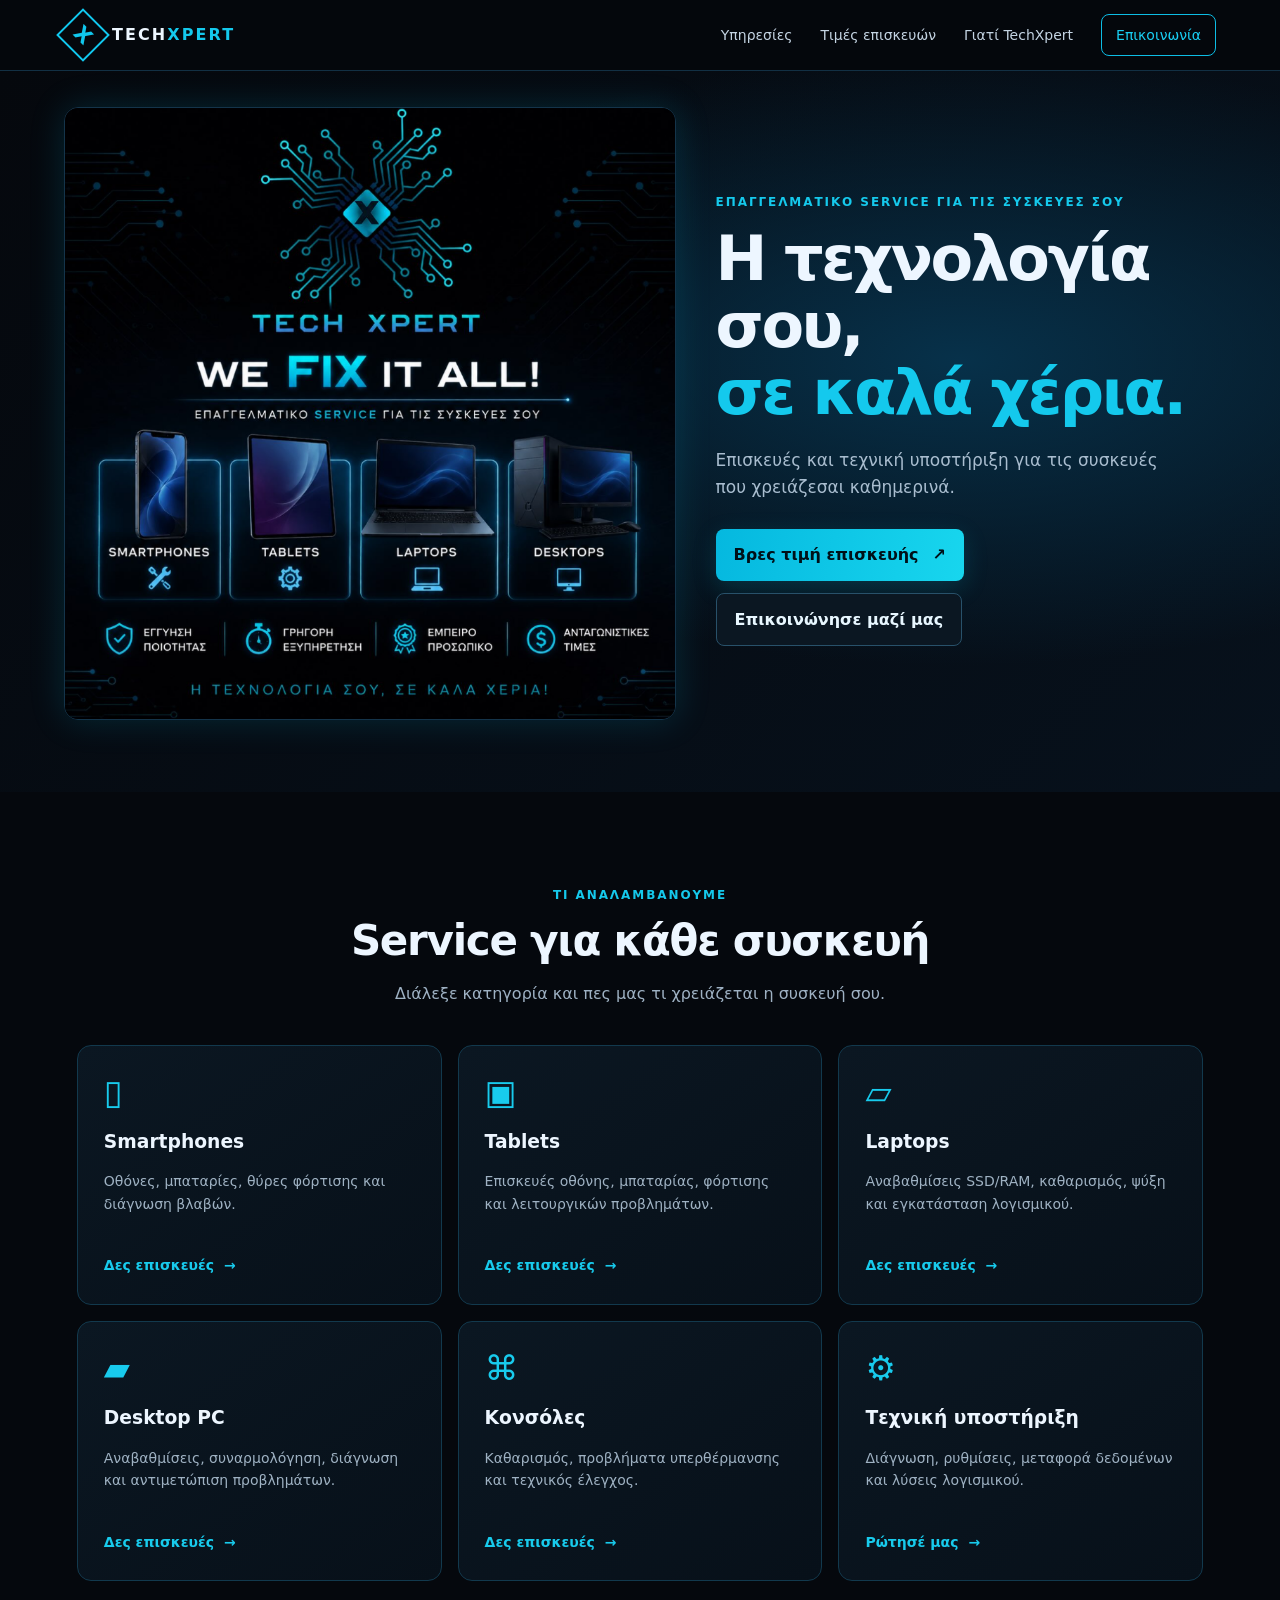
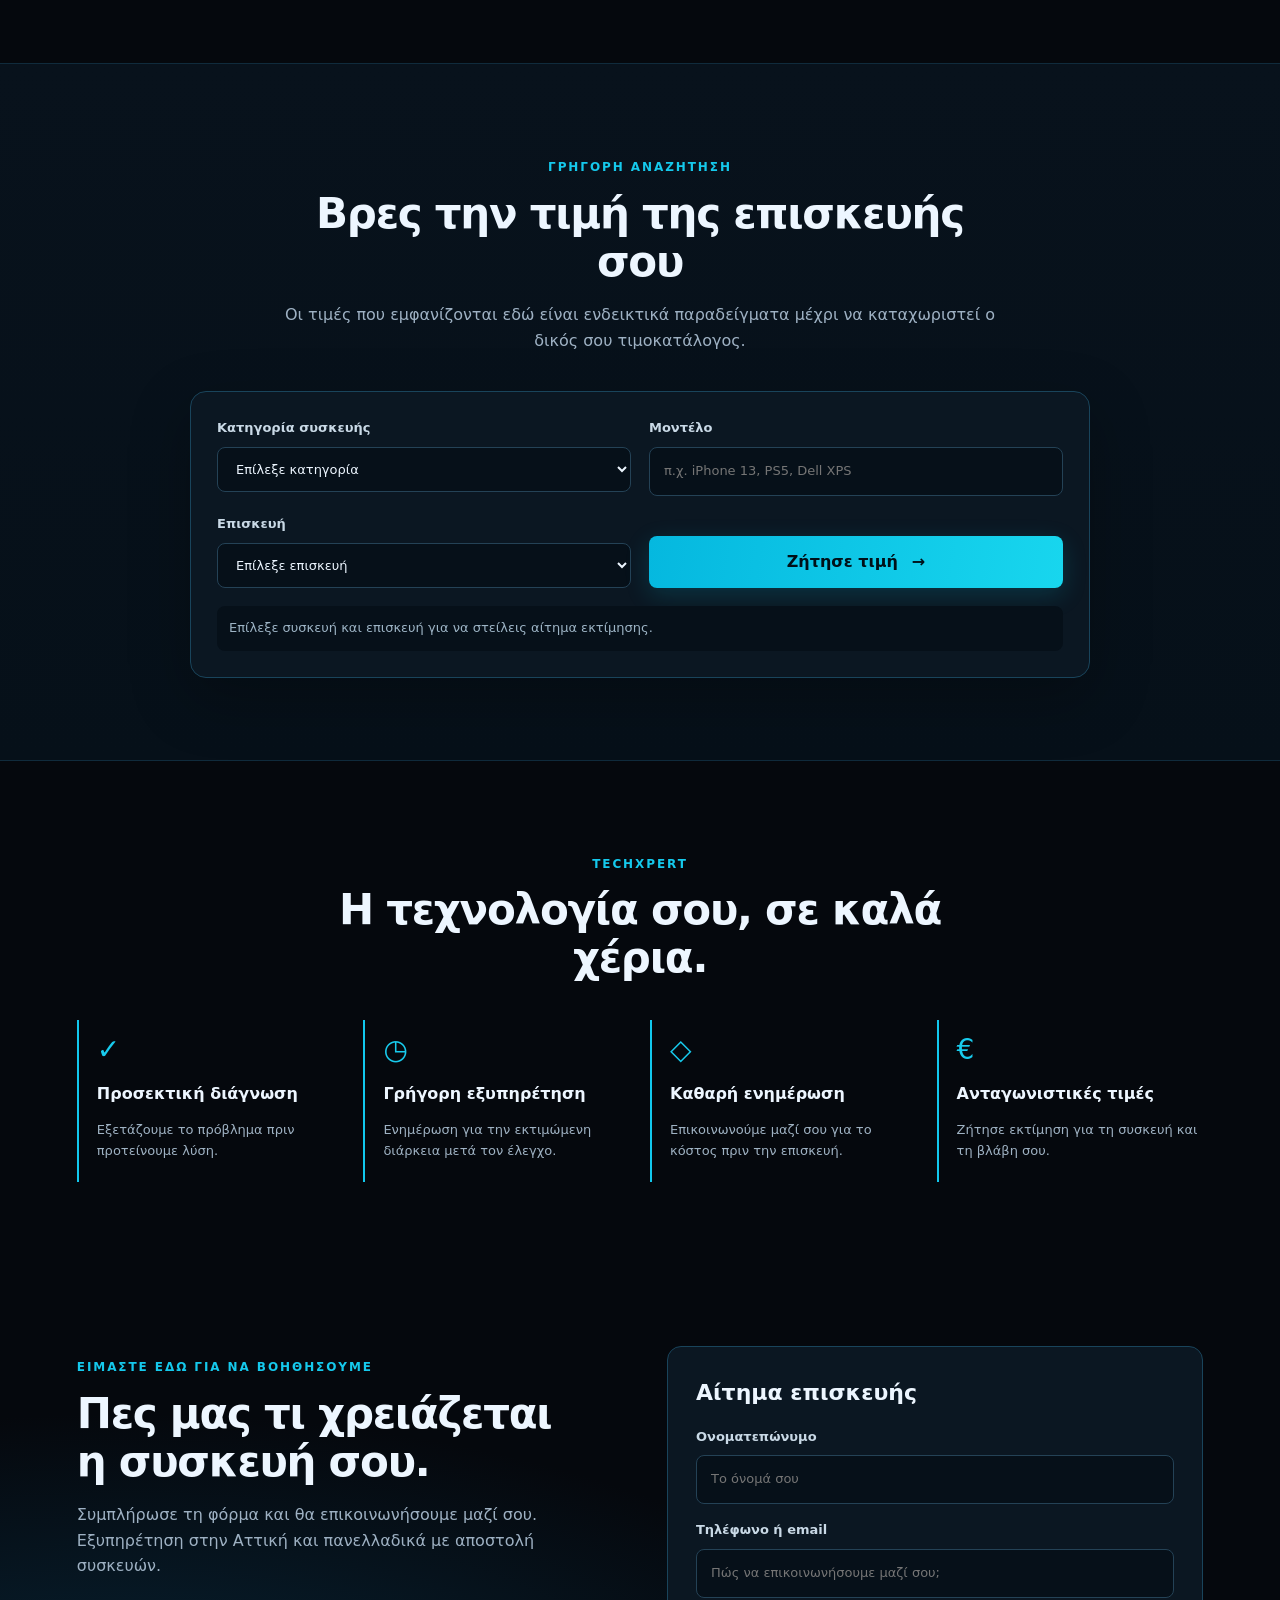
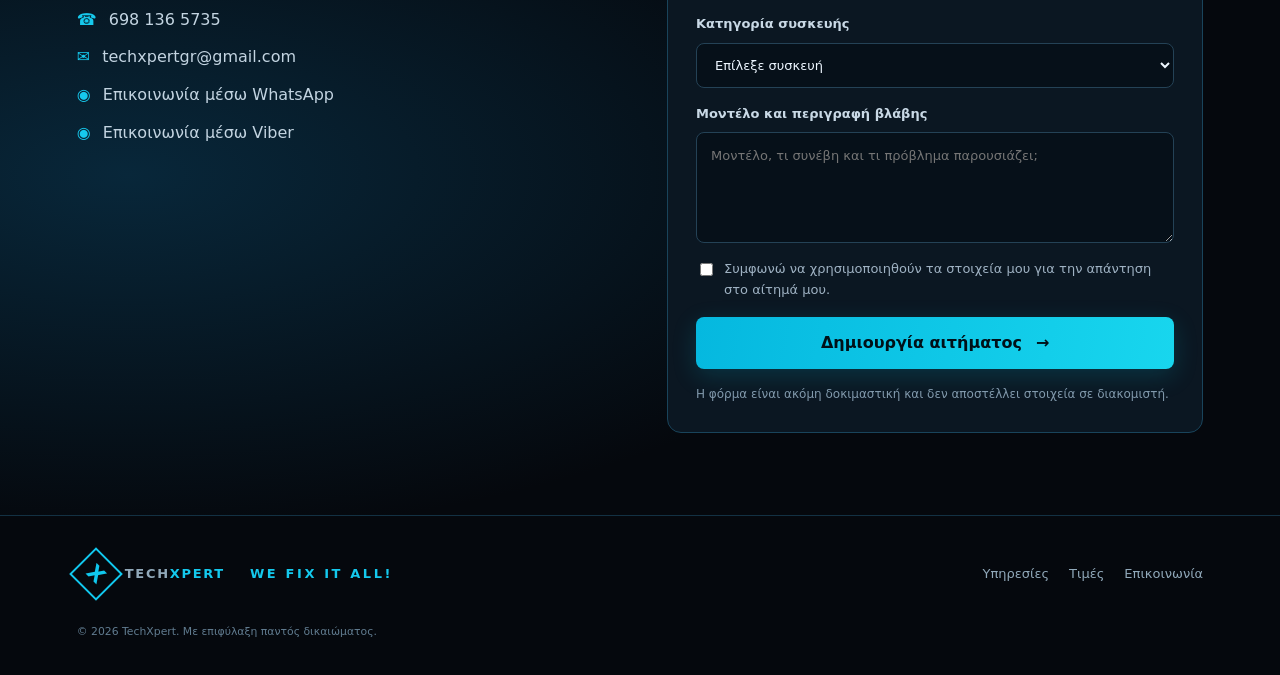
==== index.html @ 932473d3 "Add files via upload" ====
<!doctype html>
<html lang="el">
<head>
<meta charset="utf-8">
<meta name="viewport" content="width=device-width, initial-scale=1">
<meta name="theme-color" content="#05080d">
<meta name="description" content="TechXpert — Επαγγελματικό service κινητών, tablet, laptop, desktop και κονσολών. Ζήτησε εκτίμηση επισκευής.">
<title>TechXpert | We Fix It All!</title>
<link rel="stylesheet" href="styles.css">
</head>
<body>
<header class="site-header">
  <a class="brand" href="#home" aria-label="TechXpert αρχική"><span class="brand-mark">X</span><span>TECH<span class="cyan">XPERT</span></span></a>
  <button class="menu-toggle" id="menuToggle" aria-label="Άνοιγμα μενού">☰</button>
  <nav id="mainNav">
    <a href="#services">Υπηρεσίες</a><a href="#prices">Τιμές επισκευών</a><a href="#about">Γιατί TechXpert</a><a href="#contact" class="nav-cta">Επικοινωνία</a>
  </nav>
</header>
<main id="home">
  <section class="hero">
    <div class="hero-image"><img src="assets/techxpert-banner.png" alt="TechXpert — We Fix It All! Επαγγελματικό service για τις συσκευές σου"></div>
    <div class="hero-copy">
      <p class="eyebrow">ΕΠΑΓΓΕΛΜΑΤΙΚΟ SERVICE ΓΙΑ ΤΙΣ ΣΥΣΚΕΥΕΣ ΣΟΥ</p>
      <h1>Η τεχνολογία σου,<br><span class="cyan">σε καλά χέρια.</span></h1>
      <p>Επισκευές και τεχνική υποστήριξη για τις συσκευές που χρειάζεσαι καθημερινά.</p>
      <div class="actions"><a class="button primary" href="#prices">Βρες τιμή επισκευής <span>↗</span></a><a class="button secondary" href="#contact">Επικοινώνησε μαζί μας</a></div>
    </div>
  </section>
  <section class="section" id="services">
    <div class="section-heading"><p class="eyebrow">ΤΙ ΑΝΑΛΑΜΒΑΝΟΥΜΕ</p><h2>Service για κάθε συσκευή</h2><p>Διάλεξε κατηγορία και πες μας τι χρειάζεται η συσκευή σου.</p></div>
    <div class="service-grid">
      <article class="service-card"><div class="service-icon">▯</div><h3>Smartphones</h3><p>Οθόνες, μπαταρίες, θύρες φόρτισης και διάγνωση βλαβών.</p><a href="#prices">Δες επισκευές <span>→</span></a></article>
      <article class="service-card"><div class="service-icon">▣</div><h3>Tablets</h3><p>Επισκευές οθόνης, μπαταρίας, φόρτισης και λειτουργικών προβλημάτων.</p><a href="#prices">Δες επισκευές <span>→</span></a></article>
      <article class="service-card"><div class="service-icon">▱</div><h3>Laptops</h3><p>Αναβαθμίσεις SSD/RAM, καθαρισμός, ψύξη και εγκατάσταση λογισμικού.</p><a href="#prices">Δες επισκευές <span>→</span></a></article>
      <article class="service-card"><div class="service-icon">▰</div><h3>Desktop PC</h3><p>Αναβαθμίσεις, συναρμολόγηση, διάγνωση και αντιμετώπιση προβλημάτων.</p><a href="#prices">Δες επισκευές <span>→</span></a></article>
      <article class="service-card"><div class="service-icon">⌘</div><h3>Κονσόλες</h3><p>Καθαρισμός, προβλήματα υπερθέρμανσης και τεχνικός έλεγχος.</p><a href="#prices">Δες επισκευές <span>→</span></a></article>
      <article class="service-card"><div class="service-icon">⚙</div><h3>Τεχνική υποστήριξη</h3><p>Διάγνωση, ρυθμίσεις, μεταφορά δεδομένων και λύσεις λογισμικού.</p><a href="#contact">Ρώτησέ μας <span>→</span></a></article>
    </div>
  </section>
  <section class="section price-section" id="prices">
    <div class="section-heading"><p class="eyebrow">ΓΡΗΓΟΡΗ ΑΝΑΖΗΤΗΣΗ</p><h2>Βρες την τιμή της επισκευής σου</h2><p>Οι τιμές που εμφανίζονται εδώ είναι ενδεικτικά παραδείγματα μέχρι να καταχωριστεί ο δικός σου τιμοκατάλογος.</p></div>
    <div class="price-finder">
      <label>Κατηγορία συσκευής<select id="deviceType"><option value="">Επίλεξε κατηγορία</option><option>Smartphone</option><option>Tablet</option><option>Laptop</option><option>Desktop</option><option>Κονσόλα</option></select></label>
      <label>Μοντέλο<input id="model" type="text" placeholder="π.χ. iPhone 13, PS5, Dell XPS"></label>
      <label>Επισκευή<select id="repair"><option value="">Επίλεξε επισκευή</option><option>Αλλαγή οθόνης</option><option>Αλλαγή μπαταρίας</option><option>Θύρα φόρτισης</option><option>Καθαρισμός / συντήρηση</option><option>Διάγνωση βλάβης</option><option>Αναβάθμιση SSD / RAM</option><option>Άλλη επισκευή</option></select></label>
      <button class="button primary" id="priceSearch">Ζήτησε τιμή <span>→</span></button>
      <p class="price-result" id="priceResult" role="status">Επίλεξε συσκευή και επισκευή για να στείλεις αίτημα εκτίμησης.</p>
    </div>
  </section>
  <section class="section why" id="about">
    <div class="section-heading"><p class="eyebrow">TECHXPERT</p><h2>Η τεχνολογία σου, σε καλά χέρια.</h2></div>
    <div class="benefit-grid"><div><span>✓</span><h3>Προσεκτική διάγνωση</h3><p>Εξετάζουμε το πρόβλημα πριν προτείνουμε λύση.</p></div><div><span>◷</span><h3>Γρήγορη εξυπηρέτηση</h3><p>Ενημέρωση για την εκτιμώμενη διάρκεια μετά τον έλεγχο.</p></div><div><span>◇</span><h3>Καθαρή ενημέρωση</h3><p>Επικοινωνούμε μαζί σου για το κόστος πριν την επισκευή.</p></div><div><span>€</span><h3>Ανταγωνιστικές τιμές</h3><p>Ζήτησε εκτίμηση για τη συσκευή και τη βλάβη σου.</p></div></div>
  </section>
  <section class="section contact-section" id="contact">
    <div class="contact-copy"><p class="eyebrow">ΕΙΜΑΣΤΕ ΕΔΩ ΓΙΑ ΝΑ ΒΟΗΘΗΣΟΥΜΕ</p><h2>Πες μας τι χρειάζεται η συσκευή σου.</h2><p>Συμπλήρωσε τη φόρμα και θα επικοινωνήσουμε μαζί σου. Εξυπηρέτηση στην Αττική και πανελλαδικά με αποστολή συσκευών.</p>
      <div class="contact-links"><a href="tel:+306981365735">☎ <span>698 136 5735</span></a><a href="mailto:techxpertgr@gmail.com">✉ <span>techxpertgr@gmail.com</span></a><a href="https://wa.me/306981365735" target="_blank" rel="noopener noreferrer">◉ <span>Επικοινωνία μέσω WhatsApp</span></a><a href="viber://chat?number=%2B306981365735">◉ <span>Επικοινωνία μέσω Viber</span></a></div>
    </div>
    <form id="contactForm" class="contact-form">
      <h3>Αίτημα επισκευής</h3>
      <label>Ονοματεπώνυμο<input name="name" required autocomplete="name" placeholder="Το όνομά σου"></label>
      <label>Τηλέφωνο ή email<input name="reply" required placeholder="Πώς να επικοινωνήσουμε μαζί σου;"></label>
      <label>Κατηγορία συσκευής<select name="device" required><option value="">Επίλεξε συσκευή</option><option>Smartphone</option><option>Tablet</option><option>Laptop</option><option>Desktop</option><option>Κονσόλα</option><option>Άλλο</option></select></label>
      <label>Μοντέλο και περιγραφή βλάβης<textarea name="details" required rows="4" placeholder="Μοντέλο, τι συνέβη και τι πρόβλημα παρουσιάζει;"></textarea></label>
      <label class="consent"><input type="checkbox" required> Συμφωνώ να χρησιμοποιηθούν τα στοιχεία μου για την απάντηση στο αίτημά μου.</label>
      <button class="button primary" type="submit">Δημιουργία αιτήματος <span>→</span></button>
      <p class="form-note" id="formNote">Η φόρμα είναι ακόμη δοκιμαστική και δεν αποστέλλει στοιχεία σε διακομιστή.</p>
    </form>
  </section>
</main>
<footer><a class="brand" href="#home"><span class="brand-mark">X</span><span>TECH<span class="cyan">XPERT</span></span></a><p>WE FIX IT ALL!</p><div><a href="#services">Υπηρεσίες</a><a href="#prices">Τιμές</a><a href="#contact">Επικοινωνία</a></div><small>© <span id="year"></span> TechXpert. Με επιφύλαξη παντός δικαιώματος.</small></footer>
<script src="app.js"></script>
</body></html>
---- styles.css ----
*{box-sizing:border-box}html{scroll-behavior:smooth;scroll-padding-top:88px}body{margin:0;background:#05080d;color:#edf6ff;font-family:Inter,ui-sans-serif,system-ui,-apple-system,"Segoe UI",sans-serif;line-height:1.6}a{color:inherit;text-decoration:none}.cyan{color:#14c9ed}.site-header{position:sticky;top:0;z-index:20;display:flex;align-items:center;justify-content:space-between;padding:14px clamp(18px,5vw,72px);background:rgba(5,8,13,.94);backdrop-filter:blur(16px);border-bottom:1px solid #123044}.brand{display:flex;align-items:center;gap:10px;font-weight:900;letter-spacing:.13em}.brand-mark{display:grid;place-items:center;width:38px;height:38px;border:2px solid #11c8ef;transform:rotate(45deg);color:#10c7ed;font-size:21px;letter-spacing:0}.brand-mark{line-height:1}.brand-mark::first-letter{transform:rotate(-45deg)}nav{display:flex;align-items:center;gap:28px;font-size:14px;color:#c4d4e3}nav a:hover,footer a:hover{color:#16c9ed}.nav-cta{border:1px solid #0dbde5;border-radius:8px;padding:9px 14px;color:#19d0f4}.menu-toggle{display:none;background:none;border:1px solid #1b536b;color:#fff;padding:7px 10px;border-radius:7px;font-size:20px}.hero{min-height:560px;padding:36px clamp(18px,5vw,72px) 72px;display:grid;grid-template-columns:1.1fr .9fr;align-items:center;gap:40px;background:radial-gradient(ellipse at 75% 40%,#07314a 0,transparent 50%),linear-gradient(135deg,#05080d,#07111c)}.hero-image img{width:100%;display:block;border-radius:14px;box-shadow:0 0 35px #00bde72b;border:1px solid #14344a}.hero-copy{max-width:540px}.eyebrow{color:#15c9ec;font-weight:800;letter-spacing:.16em;font-size:12px}.hero h1{font-size:clamp(36px,5vw,62px);line-height:1.08;letter-spacing:-.04em;margin:14px 0 20px}.hero-copy>p:not(.eyebrow){color:#a9bdcf;font-size:17px;max-width:470px}.actions{display:flex;gap:12px;flex-wrap:wrap;margin-top:28px}.button{display:inline-flex;align-items:center;justify-content:center;gap:14px;border:0;border-radius:8px;padding:13px 18px;font-weight:800;cursor:pointer;font:inherit;font-weight:750;transition:transform .2s,box-shadow .2s}.button:hover{transform:translateY(-2px)}.primary{background:linear-gradient(100deg,#05b8df,#18d6ee);color:#001018;box-shadow:0 7px 25px #00c8e52b}.secondary{border:1px solid #28516a;color:#e8f7ff;background:#0b1722}.section{padding:82px clamp(18px,6vw,88px)}.section-heading{text-align:center;max-width:720px;margin:0 auto 38px}.section-heading h2,.contact-copy h2{font-size:clamp(28px,4vw,42px);line-height:1.15;margin:8px 0 12px;letter-spacing:-.03em}.section-heading>p:last-child,.contact-copy>p:not(.eyebrow){color:#9eb1c3}.service-grid{display:grid;grid-template-columns:repeat(3,1fr);gap:16px;max-width:1180px;margin:auto}.service-card{padding:26px;border:1px solid #12394d;border-radius:14px;background:linear-gradient(145deg,#0b1722,#071019);transition:border-color .2s,transform .2s}.service-card:hover{border-color:#10c9ed;transform:translateY(-3px)}.service-icon{color:#18cbed;font-size:34px;line-height:1.2}.service-card h3{margin:14px 0 6px}.service-card p{color:#9fb2c3;font-size:14px;min-height:68px}.service-card>a{color:#18cbed;font-weight:750;font-size:14px}.service-card>a span{margin-left:5px}.price-section{background:linear-gradient(180deg,#08121c,#061019);border-top:1px solid #102b3c;border-bottom:1px solid #102b3c}.price-finder{max-width:900px;margin:auto;display:grid;grid-template-columns:1fr 1fr;gap:18px;padding:26px;background:#0b1722;border:1px solid #19445b;border-radius:16px;box-shadow:0 20px 60px #0004}.price-finder label,.contact-form label{display:flex;flex-direction:column;gap:8px;color:#c9d9e6;font-size:13px;font-weight:700}input,select,textarea{width:100%;border:1px solid #244256;background:#061019;color:#edf6ff;padding:13px 14px;border-radius:8px;font:inherit;font-weight:400;outline:none}input:focus,select:focus,textarea:focus{border-color:#13c9ed;box-shadow:0 0 0 3px #13c9ed20}.price-finder .button{align-self:end}.price-result{grid-column:1/-1;color:#9db4c5;font-size:13px;margin:0;padding:12px;border-radius:8px;background:#061019}.benefit-grid{display:grid;grid-template-columns:repeat(4,1fr);gap:20px;max-width:1180px;margin:auto}.benefit-grid>div{border-left:2px solid #11c8ed;padding:8px 0 8px 18px}.benefit-grid span{color:#18cbed;font-size:28px}.benefit-grid h3{font-size:16px;margin:8px 0}.benefit-grid p{font-size:13px;color:#9fb2c3}.contact-section{display:grid;grid-template-columns:1fr 1fr;gap:54px;background:radial-gradient(ellipse at 10% 60%,#08273a,transparent 50%)}.contact-copy{max-width:500px}.contact-links{display:grid;gap:12px;margin-top:28px}.contact-links a{display:flex;align-items:center;gap:12px;color:#16c9ed}.contact-links a span{color:#c3d4e1}.contact-form{display:grid;gap:16px;padding:28px;background:#0b1722;border:1px solid #19445b;border-radius:14px}.contact-form h3{font-size:22px;margin:0}.consent{display:flex!important;flex-direction:row!important;align-items:flex-start;font-weight:400!important;color:#9fb2c3!important}.consent input{width:auto;margin-top:4px}.form-note{color:#8199ac;font-size:12px;margin:0}footer{padding:35px clamp(18px,6vw,88px);display:flex;align-items:center;gap:25px;flex-wrap:wrap;border-top:1px solid #133143;color:#91a9ba;font-size:13px}footer>p{color:#14c9ed;font-weight:800;letter-spacing:.2em}footer div{margin-left:auto;display:flex;gap:20px}footer small{width:100%;color:#617c90}@media(max-width:850px){.hero{grid-template-columns:1fr;gap:28px;padding-top:24px}.hero-image{max-width:680px;margin:auto;order:0}.hero-copy{order:1}.service-grid{grid-template-columns:repeat(2,1fr)}.benefit-grid{grid-template-columns:repeat(2,1fr)}.contact-section{grid-template-columns:1fr;gap:28px}}@media(max-width:600px){.site-header{padding:12px 18px}.menu-toggle{display:block}nav{display:none;position:absolute;top:65px;left:0;right:0;padding:18px;background:#071019;border-bottom:1px solid #164056;flex-direction:column;align-items:stretch;gap:16px}nav.open{display:flex}.hero{padding:22px 18px 48px}.hero-image img{border-radius:9px}.hero h1{font-size:40px}.actions{flex-direction:column;align-items:stretch}.section{padding:58px 18px}.service-grid{grid-template-columns:1fr}.service-card p{min-height:0}.price-finder{grid-template-columns:1fr;padding:18px}.price-result{grid-column:auto}.benefit-grid{grid-template-columns:1fr 1fr;gap:12px}.contact-form{padding:20px}footer{gap:15px}footer div{margin-left:0;width:100%;flex-wrap:wrap}footer>p{margin:0}}
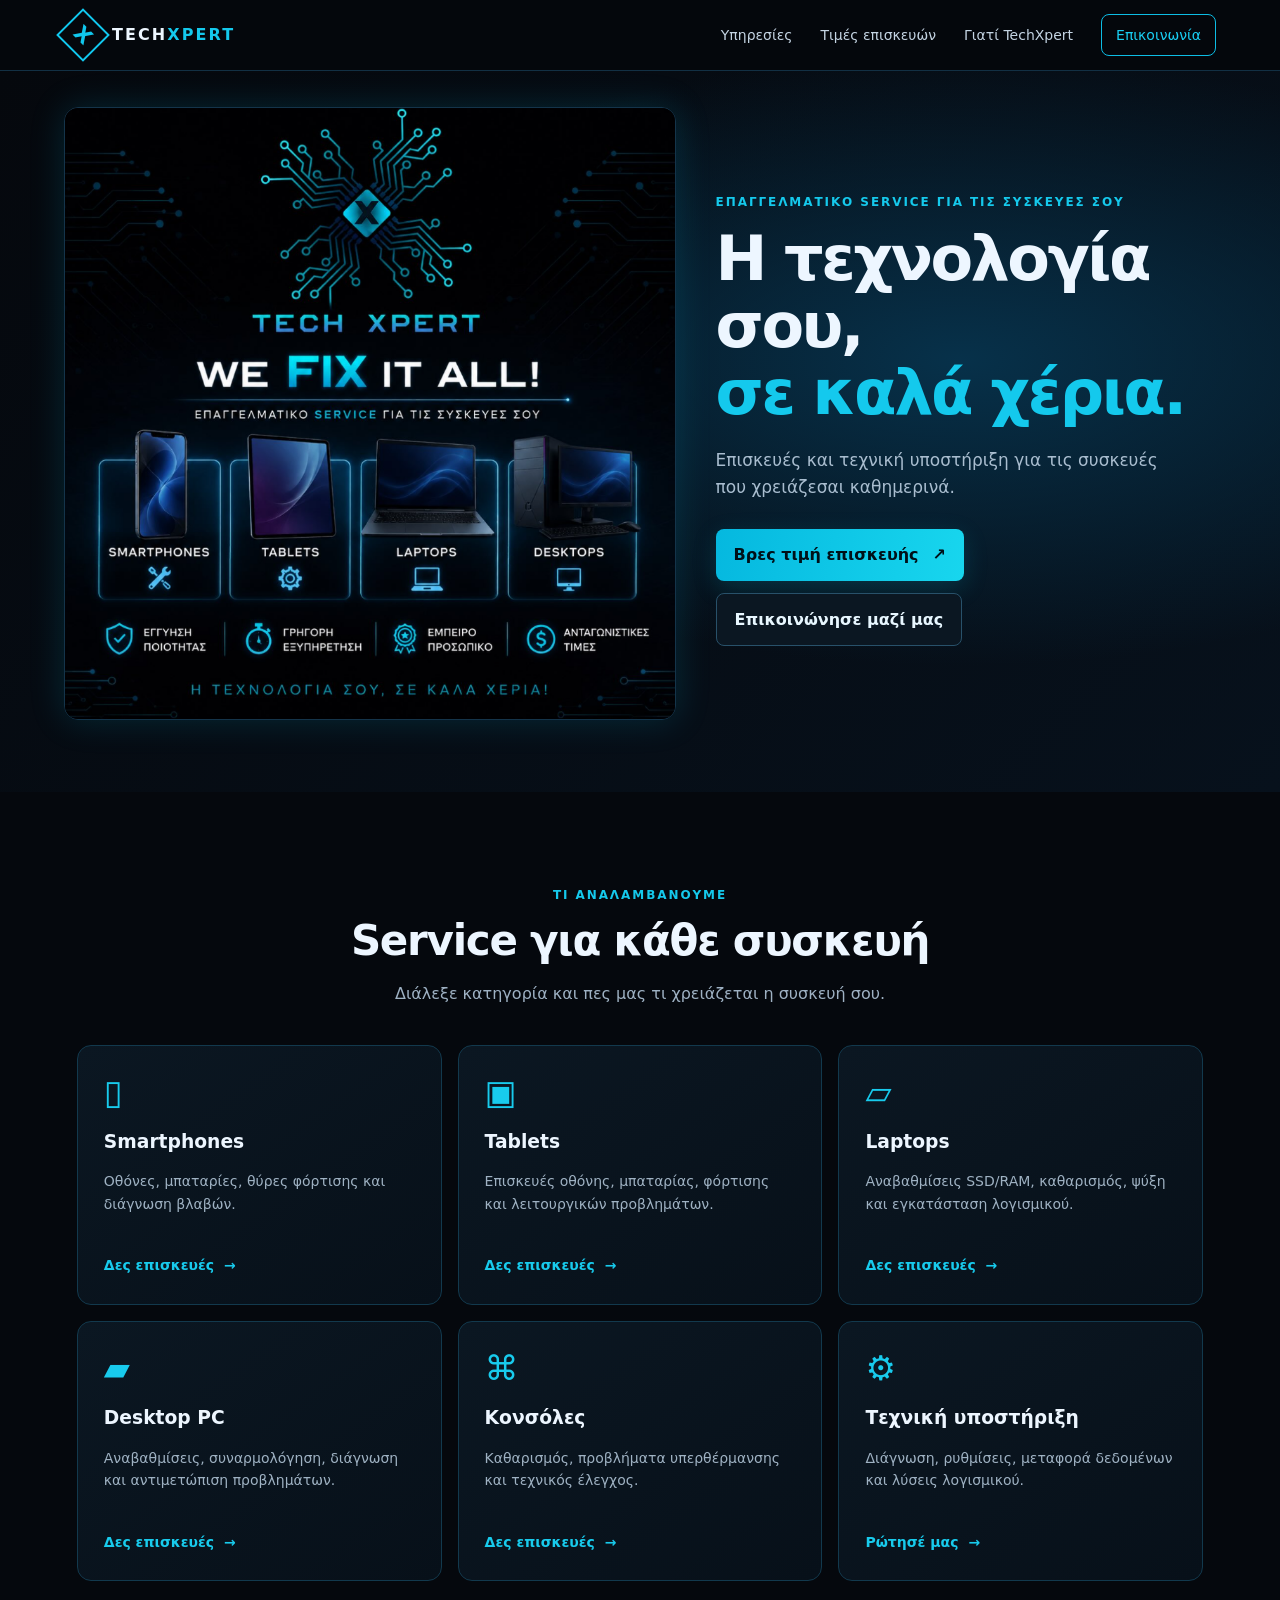
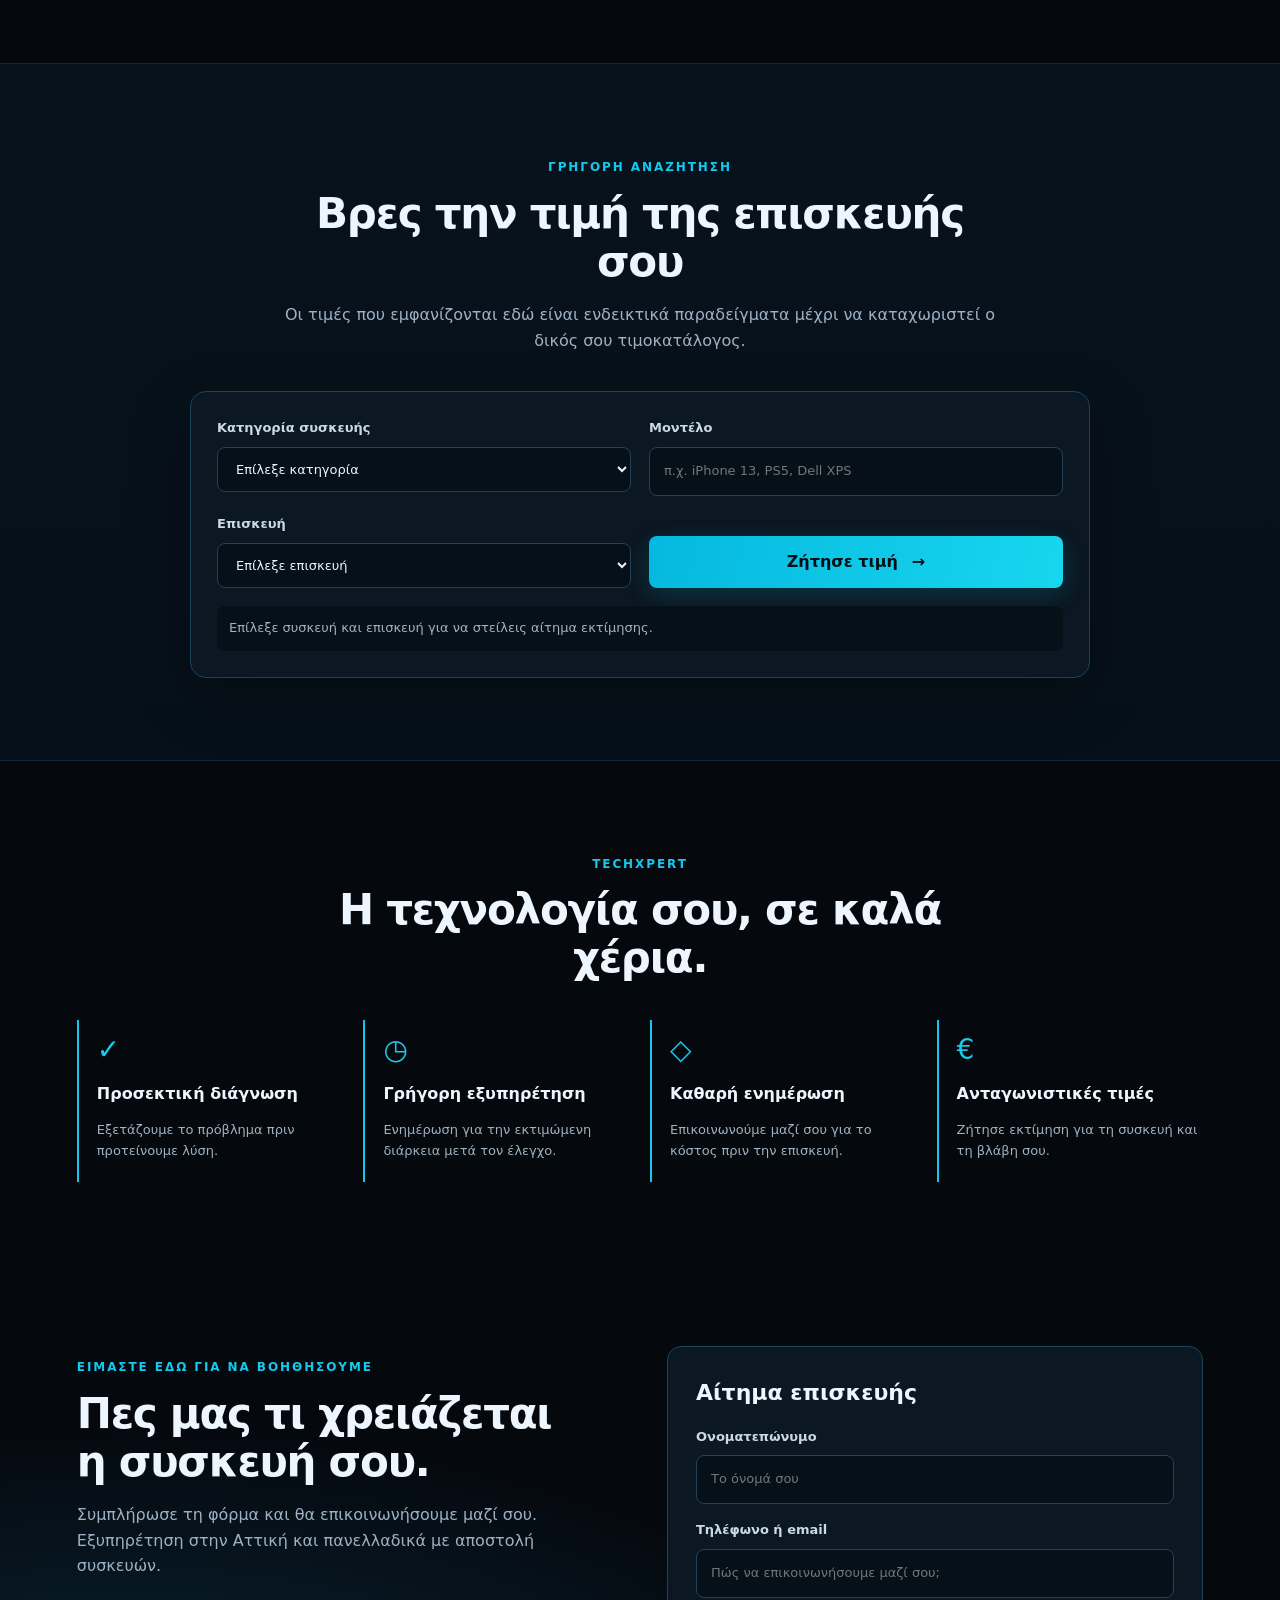
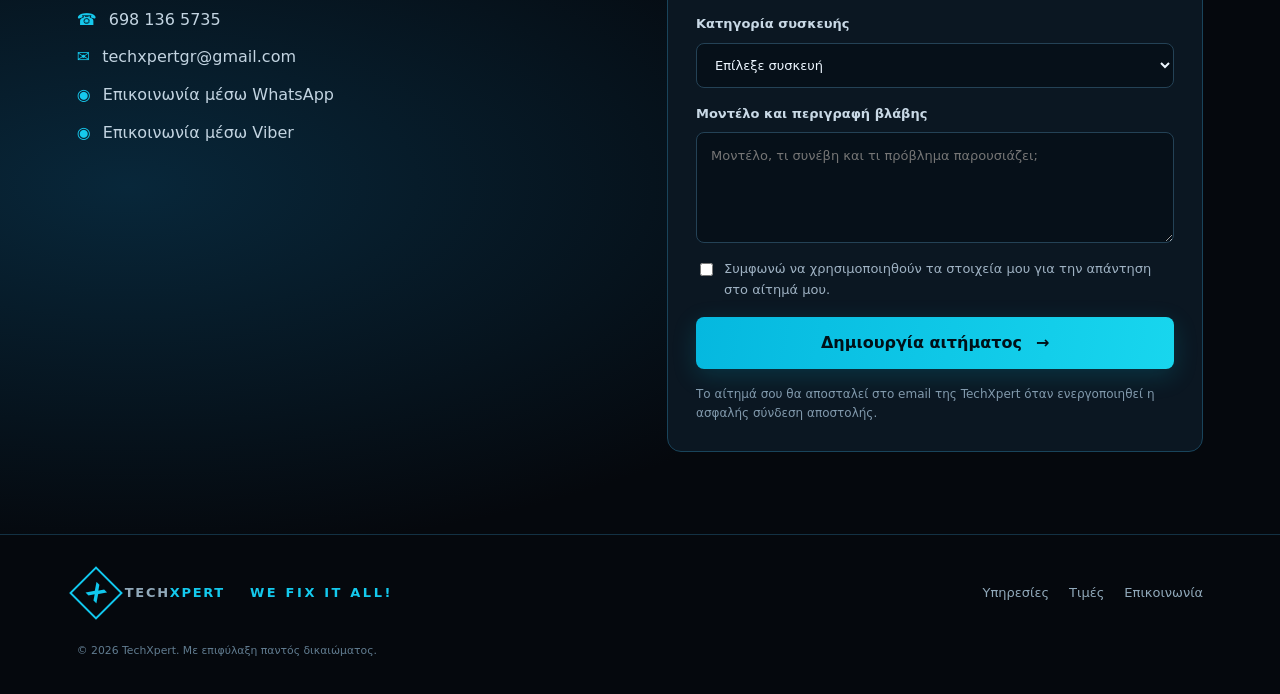
==== commit 2256b72e: "Add files via upload" ====
--- a/index.html
+++ b/index.html
@@ -63,7 +63,7 @@
       <label>Μοντέλο και περιγραφή βλάβης<textarea name="details" required rows="4" placeholder="Μοντέλο, τι συνέβη και τι πρόβλημα παρουσιάζει;"></textarea></label>
       <label class="consent"><input type="checkbox" required> Συμφωνώ να χρησιμοποιηθούν τα στοιχεία μου για την απάντηση στο αίτημά μου.</label>
       <button class="button primary" type="submit">Δημιουργία αιτήματος <span>→</span></button>
-      <p class="form-note" id="formNote">Η φόρμα είναι ακόμη δοκιμαστική και δεν αποστέλλει στοιχεία σε διακομιστή.</p>
+      <p class="form-note" id="formNote">Το αίτημά σου θα αποσταλεί στο email της TechXpert όταν ενεργοποιηθεί η ασφαλής σύνδεση αποστολής.</p>
     </form>
   </section>
 </main>
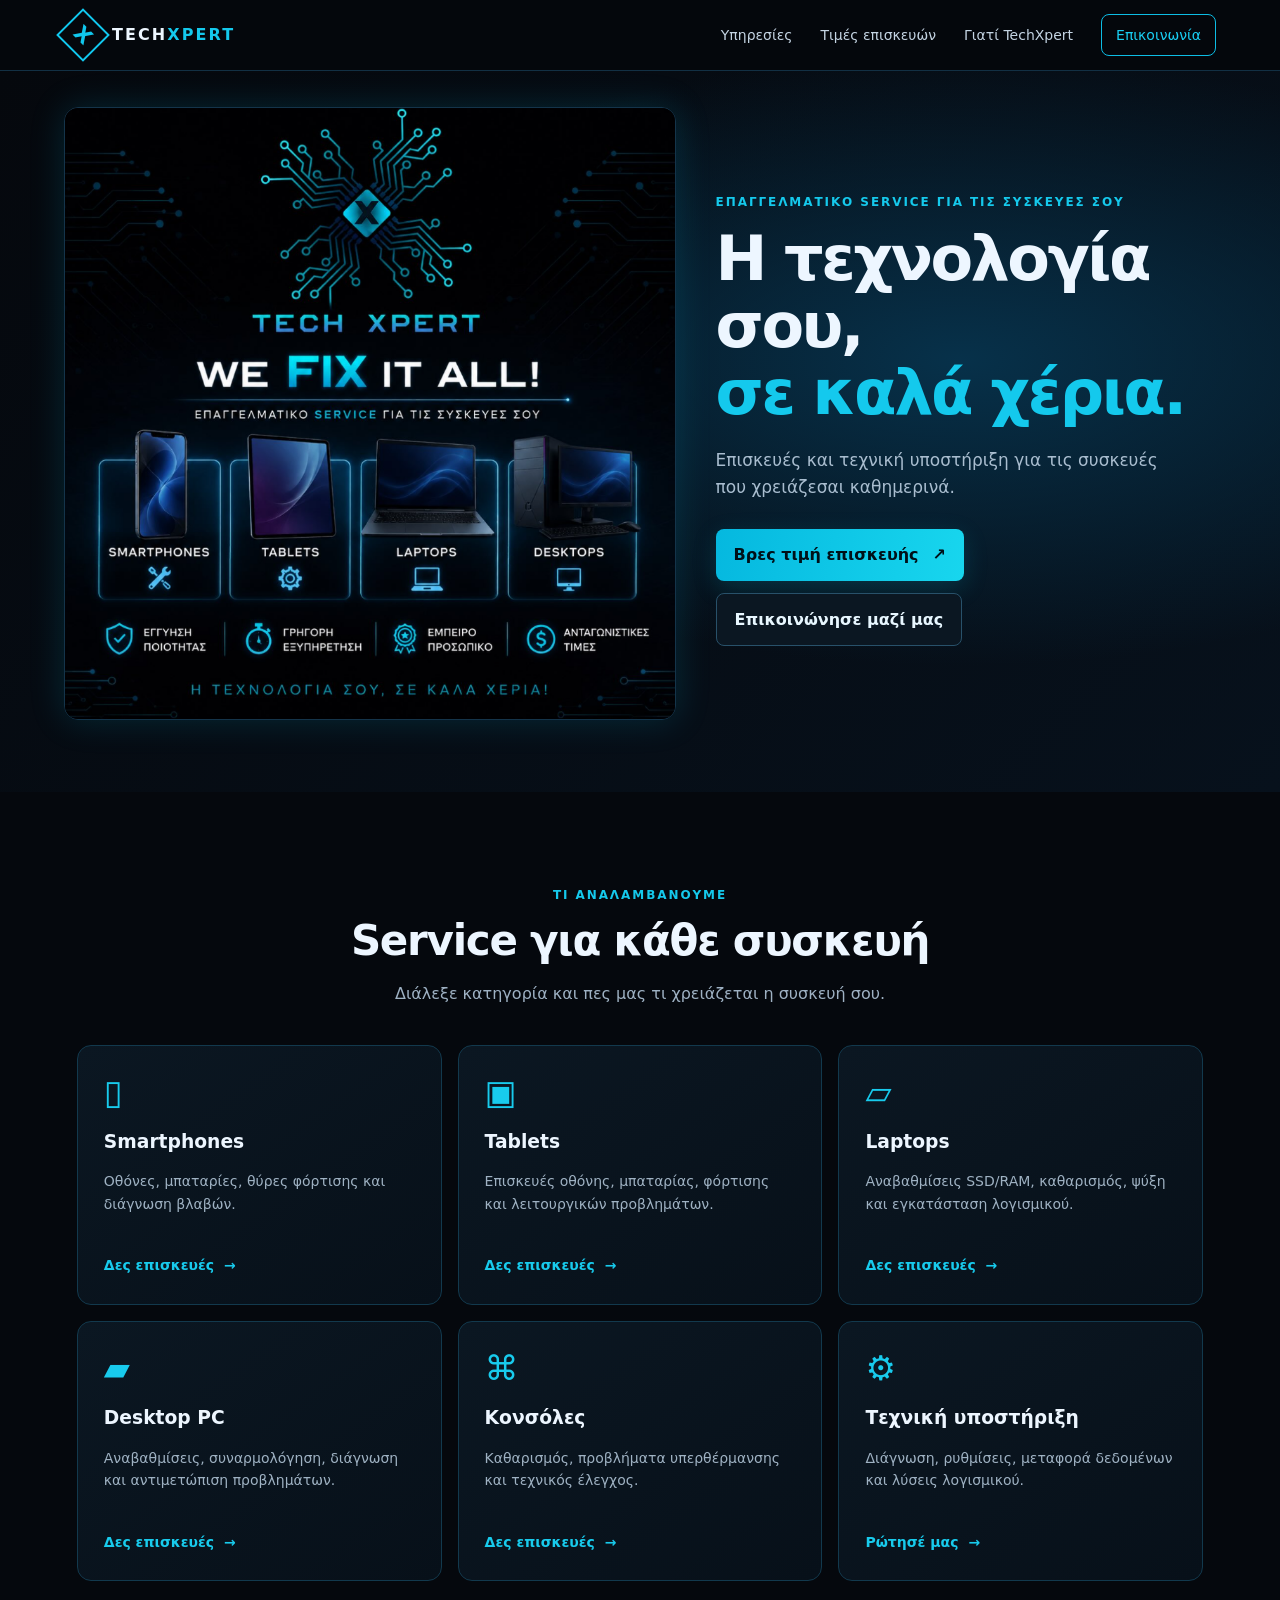
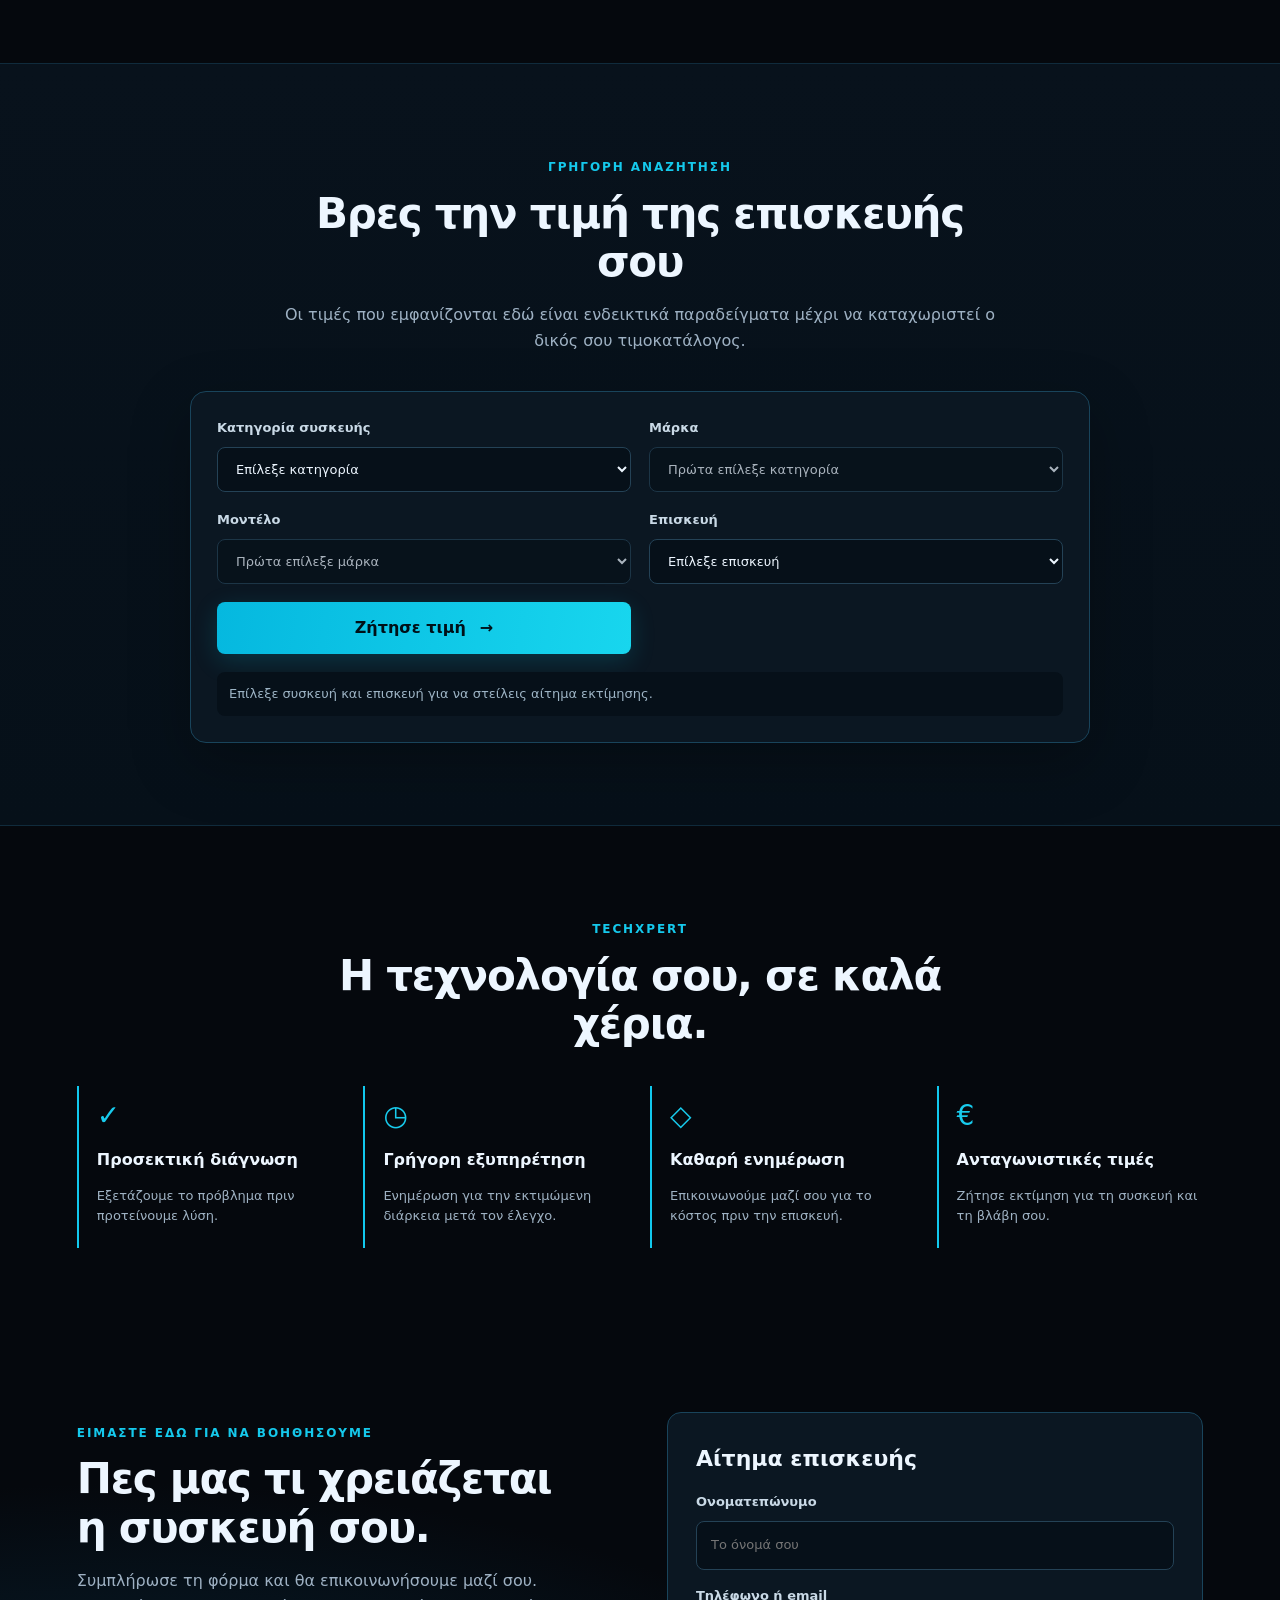
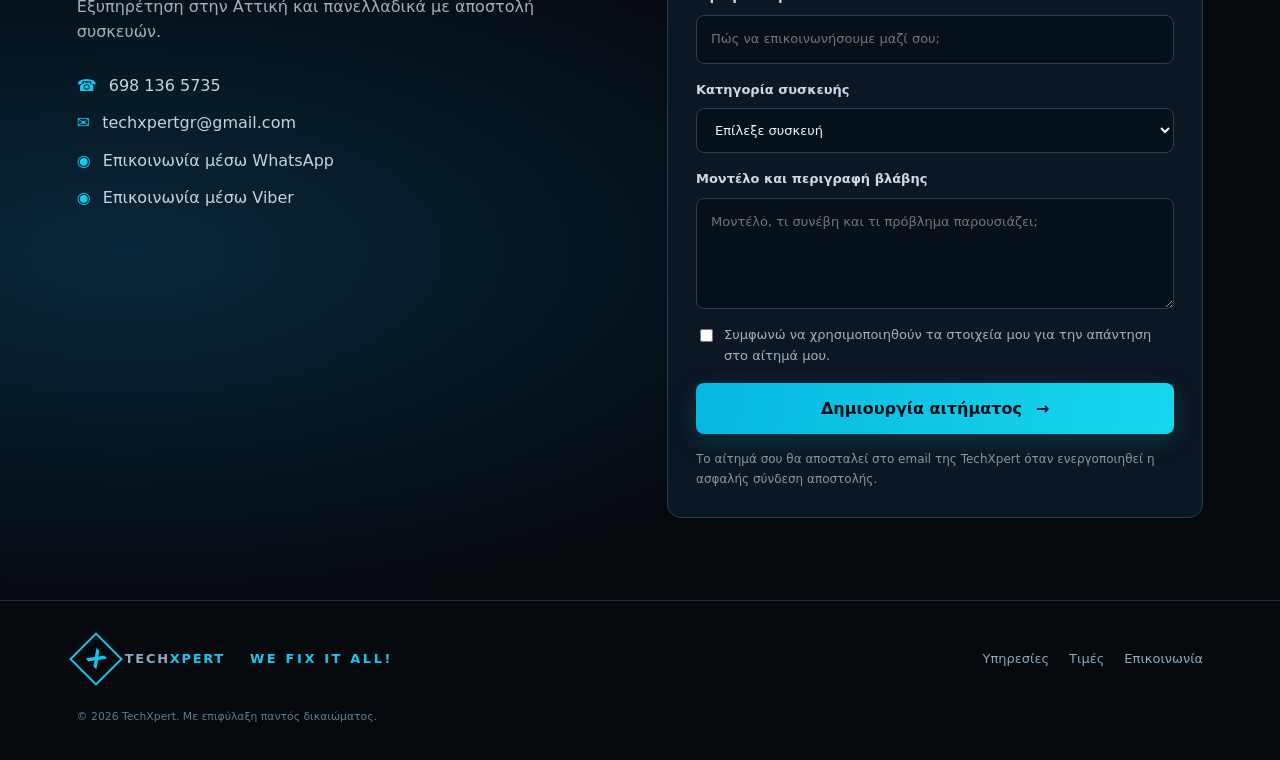
==== commit 49911d6e: "Add files via upload" ====
--- a/index.html
+++ b/index.html
@@ -41,7 +41,9 @@
     <div class="section-heading"><p class="eyebrow">ΓΡΗΓΟΡΗ ΑΝΑΖΗΤΗΣΗ</p><h2>Βρες την τιμή της επισκευής σου</h2><p>Οι τιμές που εμφανίζονται εδώ είναι ενδεικτικά παραδείγματα μέχρι να καταχωριστεί ο δικός σου τιμοκατάλογος.</p></div>
     <div class="price-finder">
       <label>Κατηγορία συσκευής<select id="deviceType"><option value="">Επίλεξε κατηγορία</option><option>Smartphone</option><option>Tablet</option><option>Laptop</option><option>Desktop</option><option>Κονσόλα</option></select></label>
-      <label>Μοντέλο<input id="model" type="text" placeholder="π.χ. iPhone 13, PS5, Dell XPS"></label>
+      <label>Μάρκα<select id="brand" disabled><option value="">Πρώτα επίλεξε κατηγορία</option></select></label>
+      <label>Μοντέλο<select id="model" disabled><option value="">Πρώτα επίλεξε μάρκα</option></select></label>
+      <label id="customModelWrap" hidden>Δεν βρίσκεις το μοντέλο σου;<input id="customModel" type="text" placeholder="Γράψε το μοντέλο της συσκευής"></label>
       <label>Επισκευή<select id="repair"><option value="">Επίλεξε επισκευή</option><option>Αλλαγή οθόνης</option><option>Αλλαγή μπαταρίας</option><option>Θύρα φόρτισης</option><option>Καθαρισμός / συντήρηση</option><option>Διάγνωση βλάβης</option><option>Αναβάθμιση SSD / RAM</option><option>Άλλη επισκευή</option></select></label>
       <button class="button primary" id="priceSearch">Ζήτησε τιμή <span>→</span></button>
       <p class="price-result" id="priceResult" role="status">Επίλεξε συσκευή και επισκευή για να στείλεις αίτημα εκτίμησης.</p>
@@ -68,5 +70,5 @@
   </section>
 </main>
 <footer><a class="brand" href="#home"><span class="brand-mark">X</span><span>TECH<span class="cyan">XPERT</span></span></a><p>WE FIX IT ALL!</p><div><a href="#services">Υπηρεσίες</a><a href="#prices">Τιμές</a><a href="#contact">Επικοινωνία</a></div><small>© <span id="year"></span> TechXpert. Με επιφύλαξη παντός δικαιώματος.</small></footer>
-<script src="app.js"></script>
+<script src="app.js?v=20261028-mobile1" defer></script>
 </body></html>
--- a/styles.css
+++ b/styles.css
@@ -1 +1,3 @@
 *{box-sizing:border-box}html{scroll-behavior:smooth;scroll-padding-top:88px}body{margin:0;background:#05080d;color:#edf6ff;font-family:Inter,ui-sans-serif,system-ui,-apple-system,"Segoe UI",sans-serif;line-height:1.6}a{color:inherit;text-decoration:none}.cyan{color:#14c9ed}.site-header{position:sticky;top:0;z-index:20;display:flex;align-items:center;justify-content:space-between;padding:14px clamp(18px,5vw,72px);background:rgba(5,8,13,.94);backdrop-filter:blur(16px);border-bottom:1px solid #123044}.brand{display:flex;align-items:center;gap:10px;font-weight:900;letter-spacing:.13em}.brand-mark{display:grid;place-items:center;width:38px;height:38px;border:2px solid #11c8ef;transform:rotate(45deg);color:#10c7ed;font-size:21px;letter-spacing:0}.brand-mark{line-height:1}.brand-mark::first-letter{transform:rotate(-45deg)}nav{display:flex;align-items:center;gap:28px;font-size:14px;color:#c4d4e3}nav a:hover,footer a:hover{color:#16c9ed}.nav-cta{border:1px solid #0dbde5;border-radius:8px;padding:9px 14px;color:#19d0f4}.menu-toggle{display:none;background:none;border:1px solid #1b536b;color:#fff;padding:7px 10px;border-radius:7px;font-size:20px}.hero{min-height:560px;padding:36px clamp(18px,5vw,72px) 72px;display:grid;grid-template-columns:1.1fr .9fr;align-items:center;gap:40px;background:radial-gradient(ellipse at 75% 40%,#07314a 0,transparent 50%),linear-gradient(135deg,#05080d,#07111c)}.hero-image img{width:100%;display:block;border-radius:14px;box-shadow:0 0 35px #00bde72b;border:1px solid #14344a}.hero-copy{max-width:540px}.eyebrow{color:#15c9ec;font-weight:800;letter-spacing:.16em;font-size:12px}.hero h1{font-size:clamp(36px,5vw,62px);line-height:1.08;letter-spacing:-.04em;margin:14px 0 20px}.hero-copy>p:not(.eyebrow){color:#a9bdcf;font-size:17px;max-width:470px}.actions{display:flex;gap:12px;flex-wrap:wrap;margin-top:28px}.button{display:inline-flex;align-items:center;justify-content:center;gap:14px;border:0;border-radius:8px;padding:13px 18px;font-weight:800;cursor:pointer;font:inherit;font-weight:750;transition:transform .2s,box-shadow .2s}.button:hover{transform:translateY(-2px)}.primary{background:linear-gradient(100deg,#05b8df,#18d6ee);color:#001018;box-shadow:0 7px 25px #00c8e52b}.secondary{border:1px solid #28516a;color:#e8f7ff;background:#0b1722}.section{padding:82px clamp(18px,6vw,88px)}.section-heading{text-align:center;max-width:720px;margin:0 auto 38px}.section-heading h2,.contact-copy h2{font-size:clamp(28px,4vw,42px);line-height:1.15;margin:8px 0 12px;letter-spacing:-.03em}.section-heading>p:last-child,.contact-copy>p:not(.eyebrow){color:#9eb1c3}.service-grid{display:grid;grid-template-columns:repeat(3,1fr);gap:16px;max-width:1180px;margin:auto}.service-card{padding:26px;border:1px solid #12394d;border-radius:14px;background:linear-gradient(145deg,#0b1722,#071019);transition:border-color .2s,transform .2s}.service-card:hover{border-color:#10c9ed;transform:translateY(-3px)}.service-icon{color:#18cbed;font-size:34px;line-height:1.2}.service-card h3{margin:14px 0 6px}.service-card p{color:#9fb2c3;font-size:14px;min-height:68px}.service-card>a{color:#18cbed;font-weight:750;font-size:14px}.service-card>a span{margin-left:5px}.price-section{background:linear-gradient(180deg,#08121c,#061019);border-top:1px solid #102b3c;border-bottom:1px solid #102b3c}.price-finder{max-width:900px;margin:auto;display:grid;grid-template-columns:1fr 1fr;gap:18px;padding:26px;background:#0b1722;border:1px solid #19445b;border-radius:16px;box-shadow:0 20px 60px #0004}.price-finder label,.contact-form label{display:flex;flex-direction:column;gap:8px;color:#c9d9e6;font-size:13px;font-weight:700}input,select,textarea{width:100%;border:1px solid #244256;background:#061019;color:#edf6ff;padding:13px 14px;border-radius:8px;font:inherit;font-weight:400;outline:none}input:focus,select:focus,textarea:focus{border-color:#13c9ed;box-shadow:0 0 0 3px #13c9ed20}.price-finder .button{align-self:end}.price-result{grid-column:1/-1;color:#9db4c5;font-size:13px;margin:0;padding:12px;border-radius:8px;background:#061019}.benefit-grid{display:grid;grid-template-columns:repeat(4,1fr);gap:20px;max-width:1180px;margin:auto}.benefit-grid>div{border-left:2px solid #11c8ed;padding:8px 0 8px 18px}.benefit-grid span{color:#18cbed;font-size:28px}.benefit-grid h3{font-size:16px;margin:8px 0}.benefit-grid p{font-size:13px;color:#9fb2c3}.contact-section{display:grid;grid-template-columns:1fr 1fr;gap:54px;background:radial-gradient(ellipse at 10% 60%,#08273a,transparent 50%)}.contact-copy{max-width:500px}.contact-links{display:grid;gap:12px;margin-top:28px}.contact-links a{display:flex;align-items:center;gap:12px;color:#16c9ed}.contact-links a span{color:#c3d4e1}.contact-form{display:grid;gap:16px;padding:28px;background:#0b1722;border:1px solid #19445b;border-radius:14px}.contact-form h3{font-size:22px;margin:0}.consent{display:flex!important;flex-direction:row!important;align-items:flex-start;font-weight:400!important;color:#9fb2c3!important}.consent input{width:auto;margin-top:4px}.form-note{color:#8199ac;font-size:12px;margin:0}footer{padding:35px clamp(18px,6vw,88px);display:flex;align-items:center;gap:25px;flex-wrap:wrap;border-top:1px solid #133143;color:#91a9ba;font-size:13px}footer>p{color:#14c9ed;font-weight:800;letter-spacing:.2em}footer div{margin-left:auto;display:flex;gap:20px}footer small{width:100%;color:#617c90}@media(max-width:850px){.hero{grid-template-columns:1fr;gap:28px;padding-top:24px}.hero-image{max-width:680px;margin:auto;order:0}.hero-copy{order:1}.service-grid{grid-template-columns:repeat(2,1fr)}.benefit-grid{grid-template-columns:repeat(2,1fr)}.contact-section{grid-template-columns:1fr;gap:28px}}@media(max-width:600px){.site-header{padding:12px 18px}.menu-toggle{display:block}nav{display:none;position:absolute;top:65px;left:0;right:0;padding:18px;background:#071019;border-bottom:1px solid #164056;flex-direction:column;align-items:stretch;gap:16px}nav.open{display:flex}.hero{padding:22px 18px 48px}.hero-image img{border-radius:9px}.hero h1{font-size:40px}.actions{flex-direction:column;align-items:stretch}.section{padding:58px 18px}.service-grid{grid-template-columns:1fr}.service-card p{min-height:0}.price-finder{grid-template-columns:1fr;padding:18px}.price-result{grid-column:auto}.benefit-grid{grid-template-columns:1fr 1fr;gap:12px}.contact-form{padding:20px}footer{gap:15px}footer div{margin-left:0;width:100%;flex-wrap:wrap}footer>p{margin:0}}
+
+[hidden]{display:none!important}
